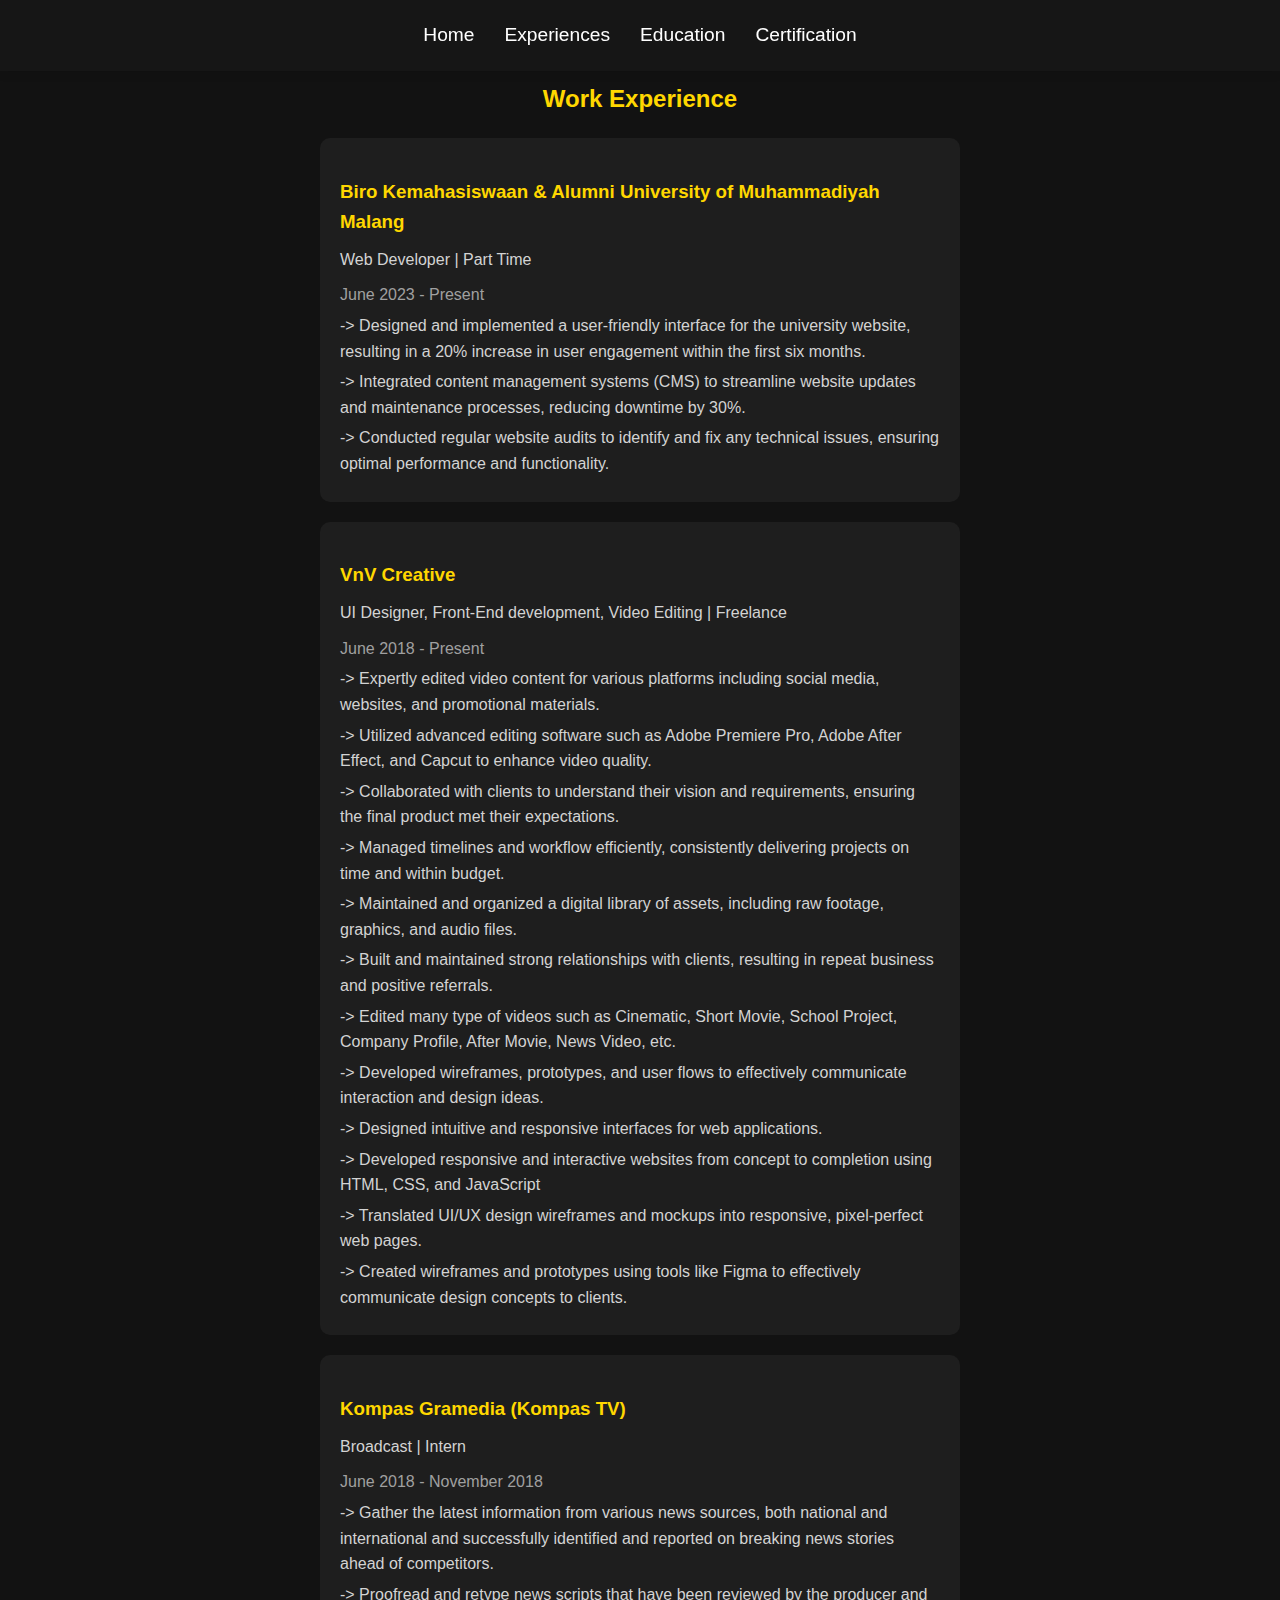
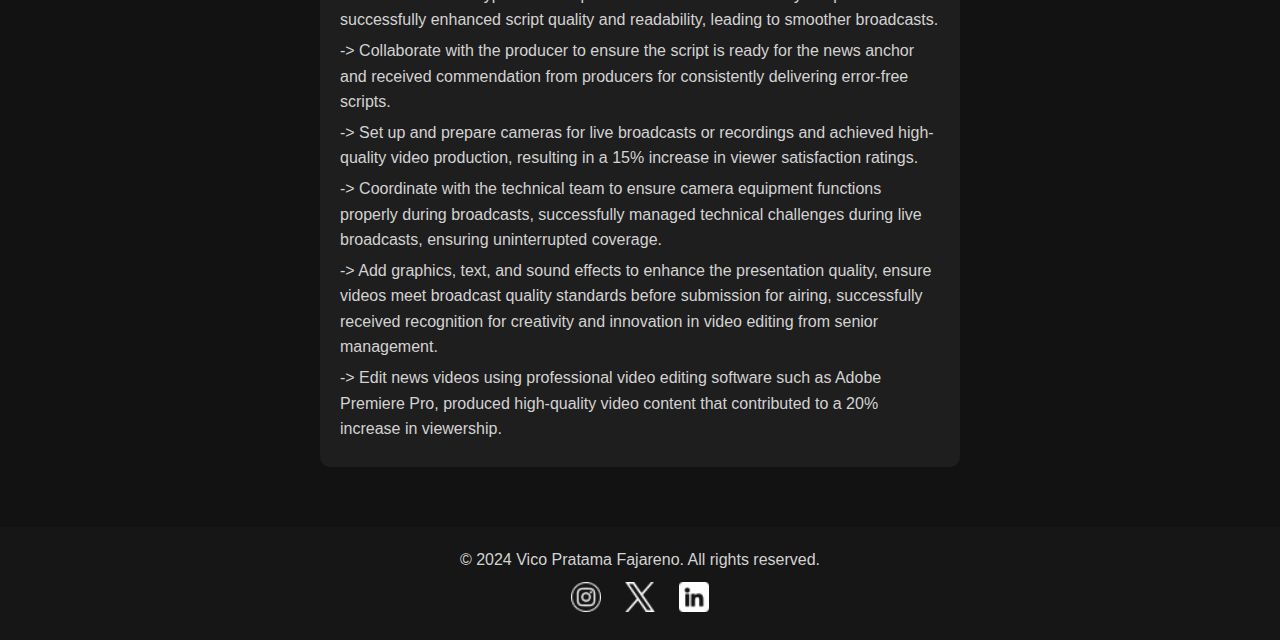
==== experiences.html @ 648527eb "Add files via upload" ====
<!DOCTYPE html>
<html lang="id">
<head>
    <meta charset="UTF-8">
    <meta name="viewport" content="width=device-width, initial-scale=1.0">
    <title>Portfolio Vico</title>
    <link rel="stylesheet" href="styles.css">
</head>
<body>
    <header>
        <nav>
            <ul>
                <li><a href="index.html">Home</a></li>
                <li><a href="experiences.html">Experiences</a></li>
                <li><a href="education.html">Education</a></li>
                <li><a href="certification.html">Certification</a></li>
            </ul>
        </nav>
    </header>

    <section id="work-experience">
        <h2>Work Experience</h2>
        <div class="experience-list">
            <div class="experience-item">
                <h3>Biro Kemahasiswaan & Alumni University of Muhammadiyah Malang</h3>
                <p>Web Developer | Part Time</p>
                <span>June 2023 - Present</span>
                <p>-> Designed and implemented a user-friendly interface for the university website, resulting in a 20% increase in user engagement within the first six months.</p>
                <p>-> Integrated content management systems (CMS) to streamline website updates and maintenance processes, reducing downtime by 30%.</p>
                <p>-> Conducted regular website audits to identify and fix any technical issues, ensuring optimal performance and functionality.</p>
            </div>
            <div class="experience-item">
                <h3>VnV Creative</h3>
                <p>UI Designer, Front-End development, Video Editing | Freelance</p>
                <span>June 2018 - Present</span>
                <p>-> Expertly edited video content for various platforms including social media, websites, and promotional materials.</p>
                <p>-> Utilized advanced editing software such as Adobe Premiere Pro, Adobe After Effect, and Capcut to enhance video quality.</p>
                <p>-> Collaborated with clients to understand their vision and requirements, ensuring the final product met their expectations.</p>
                <p>-> Managed timelines and workflow efficiently, consistently delivering projects on time and within budget.</p>
                <p>-> Maintained and organized a digital library of assets, including raw footage, graphics, and audio files.</p>
                <p>-> Built and maintained strong relationships with clients, resulting in repeat business and positive referrals.</p>
                <p>-> Edited many type of videos such as Cinematic, Short Movie, School Project, Company Profile, After Movie, News Video, etc.</p>
                <p>-> Developed wireframes, prototypes, and user flows to effectively communicate interaction and design ideas.</p>
                <p>-> Designed intuitive and responsive interfaces for web applications.</p>
                <p>-> Developed responsive and interactive websites from concept to completion using HTML, CSS, and JavaScript</p>
                <p>-> Translated UI/UX design wireframes and mockups into responsive, pixel-perfect web pages.</p>
                <p>-> Created wireframes and prototypes using tools like Figma to effectively communicate design concepts to clients.</p>
            </div>
            <div class="experience-item">
                <h3>Kompas Gramedia (Kompas TV)</h3>
                <p>Broadcast | Intern</p>
                <span>June 2018 - November 2018</span>
                <p>-> Gather the latest information from various news sources, both national and international and successfully identified and reported on breaking news stories ahead of competitors.</p>
                <p>-> Proofread and retype news scripts that have been reviewed by the producer and successfully enhanced script quality and readability, leading to smoother broadcasts.</p>
                <p>-> Collaborate with the producer to ensure the script is ready for the news anchor and received commendation from producers for consistently delivering error-free scripts.</p>
                <p>-> Set up and prepare cameras for live broadcasts or recordings and achieved high-quality video production, resulting in a 15% increase in viewer satisfaction ratings.</p>
                <p>-> Coordinate with the technical team to ensure camera equipment functions properly during broadcasts, successfully managed technical challenges during live broadcasts, ensuring uninterrupted coverage.</p>
                <p>-> Add graphics, text, and sound effects to enhance the presentation quality, ensure videos meet broadcast quality standards before submission for airing, successfully received recognition for creativity and innovation in video editing from senior management.</p>
                <p>-> Edit news videos using professional video editing software such as Adobe Premiere Pro, produced high-quality video content that contributed to a 20% increase in viewership.</p>
            </div>
        </div>
    </section>

    <footer>
        <p>&copy; 2024 Vico Pratama Fajareno. All rights reserved.</p>
        <div class="social-media">
            <a href="https://www.instagram.com/vico_prtma27/"><img src="./images/instagram.png" alt="Instagram"></a>
            <a href="https://x.com/vnvcreativeid"><img src="./images/twitter.png" alt="Twitter"></a>
            <a href="https://www.linkedin.com/in/vico-pratama-fajareno-424a401a4/"><img src="./images/linkedin.png" alt="LinkedIn"></a>
        </div>
    </footer>
</body>
</html>
---- styles.css ----
body {
    font-family: 'Poppins', sans-serif;
    margin: 0;
    padding: 0;
    line-height: 1.6;
    background-color: #121212;
    color: #ffffff;
}

header {
    background: #161616;
    padding: 20px 0;
    text-align: center;
    position: fixed;
    width: 100%;
    top: 0;
    z-index: 1000;
    box-shadow: 0 2px 10px rgba(0, 0, 0, 0.1);
}

nav ul {
    list-style: none;
    padding: 0;
    display: flex;
    justify-content: center;
    margin: 0;
}

nav ul li {
    margin: 0 15px;
}

nav ul li a {
    color: #fff;
    text-decoration: none;
    font-size: 1.2em;
    transition: color 0.3s;
    float: right;
    clear: right;
}

nav ul li a:hover {
    color: #ffd700;
}

#hero {
    display: flex;
    align-items: center;
    justify-content: space-between;
    padding: 100px 20px;
    background-color: #1e1e1e;
}

.hero-content {
    max-width: 50%;
}

.hero-content h1 {
    font-size: 3em;
    margin: 0;
    line-height: 1.2;
}

.hero-content p {
    margin: 20px 0;
    font-size: 1.2em;
    color: #d3d3d3;
}

.hero-content .btn {
    background-color: #ffd700;
    color: #000;
    padding: 10px 20px;
    text-decoration: none;
    font-weight: bold;
    border-radius: 5px;
    transition: background-color 0.3s;
}

.hero-content .btn:hover {
    background-color: #e0c200;
}

.hero-image img {
    max-width: 50%;
    border-radius: 10px;
    float: right;
    clear: right;
}

#about {
    display: flex;
    padding: 60px 20px;
    background-color: #121212;
}

.about-info {
    flex: 1;
    padding-right: 20px;
}

.about-info h2 {
    color: #ffd700;
}

.about-info p {
    color: #d3d3d3;
}

.stats {
    display: flex;
    justify-content: space-between;
    margin-top: 20px;
}

.stats div {
    text-align: center;
}

.about-services {
    flex: 1;
    padding-left: 20px;
    display: flex;
    flex-direction: column;
    justify-content: space-around;
}

.service {
    background-color: #1e1e1e;
    padding: 20px;
    border-radius: 10px;
    transition: transform 0.3s;
}

.service:hover {
    transform: translateY(-10px);
}

#work {
    padding: 60px 20px;
    background-color: #1e1e1e;
    text-align: center;
}

#work h2 {
    color: #ffd700;
}

#work .btn {
    background-color: #ffd700;
    color: #000;
    padding: 10px 20px;
    text-decoration: none;
    position: relative;
    font-weight: bold;
    border-radius: 5px;
    transition: background-color 0.3s;
}

.work-gallery {
    display: flex;
    flex-wrap: wrap;
    justify-content: center;
    gap: 20px;
    margin-top: 20px;
}


.work-item {
    background-color: #121212;
    padding: 20px;
    border-radius: 10px;
    width: 300px;
    transition: transform 0.3s;
}

.work-item:hover {
    transform: translateY(-10px);
}

.work-item img {
    max-width: 100%;
    border-radius: 10px;
}

.post {
    background-color: #1e1e1e;
    padding: 20px;
    border-radius: 10px;
    width: 300px;
    transition: transform 0.3s;
}

.post:hover {
    transform: translateY(-10px);
}

.post img {
    max-width: 100%;
    border-radius: 10px;
}

#contact {
    padding: 60px 20px;
    background-color: #121212;
    text-align: center;
}

#contact h2 {
    color: #ffd700;
}

#contact p {
    color: #d3d3d3;
}

#contact .btn {
    background-color: #ffd700;
    color: #000;
    padding: 10px 20px;
    text-decoration: none;
    font-weight: bold;
    border-radius: 5px;
    transition: background-color 0.3s;
}

#contact .btn:hover {
    background-color: #e0c200;
}

footer {
    background: #161616;
    padding: 20px 0;
    text-align: center;
}

footer p {
    margin: 0;
    color: #d3d3d3;
}

footer .social-media {
    margin-top: 10px;
}

footer .social-media a {
    margin: 0 10px;
    display: inline-block;
}

footer .social-media img {
    width: 30px;
}

#education, #work-experience {
    padding: 60px 20px;
    background-color: #121212;
    text-align: center;
}

#education h2, #work-experience h2 {
    color: #ffd700;
}

.education-list, .experience-list {
    display: flex;
    flex-direction: column;
    align-items: center;
    gap: 20px;
    margin-top: 20px;
}

.education-item, .experience-item {
    background-color: #1e1e1e;
    padding: 20px;
    border-radius: 10px;
    width: 100%;
    max-width: 600px;
    transition: transform 0.3s;
    text-align: left;
}

.education-item:hover, .experience-item:hover {
    transform: translateY(-10px);
}

.education-item h3, .experience-item h3 {
    color: #ffd700;
    margin-bottom: 10px;
}

.education-item p, .experience-item p {
    color: #d3d3d3;
    margin: 5px 0;
}

.education-item span, .experience-item span {
    display: block;
    color: #a0a0a0;
    margin-top: 10px;
}

.education-item .btn {
    background-color: #ffd700;
    color: #000;
    padding: 5px 10px;
    text-decoration: none;
    font-weight: bold;
    border-radius: 5px;
    transition: background-color 0.3s;
}
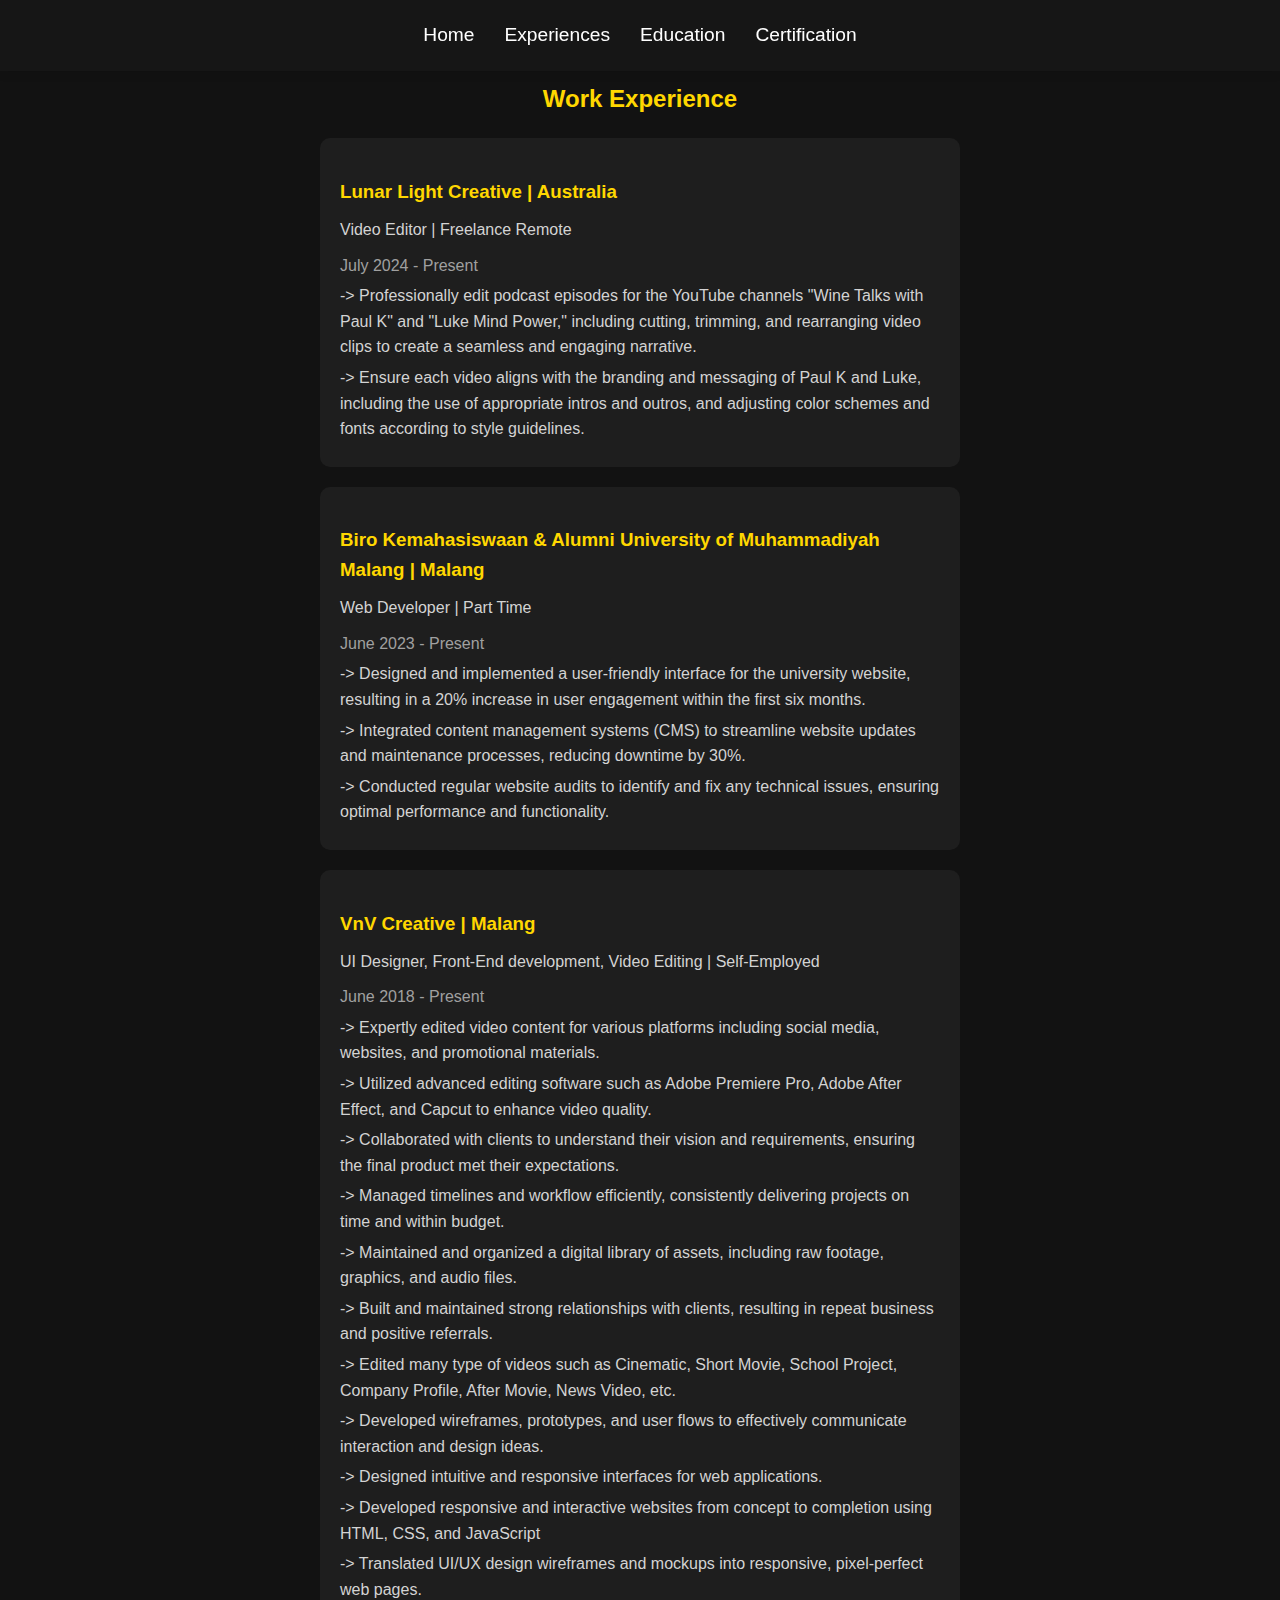
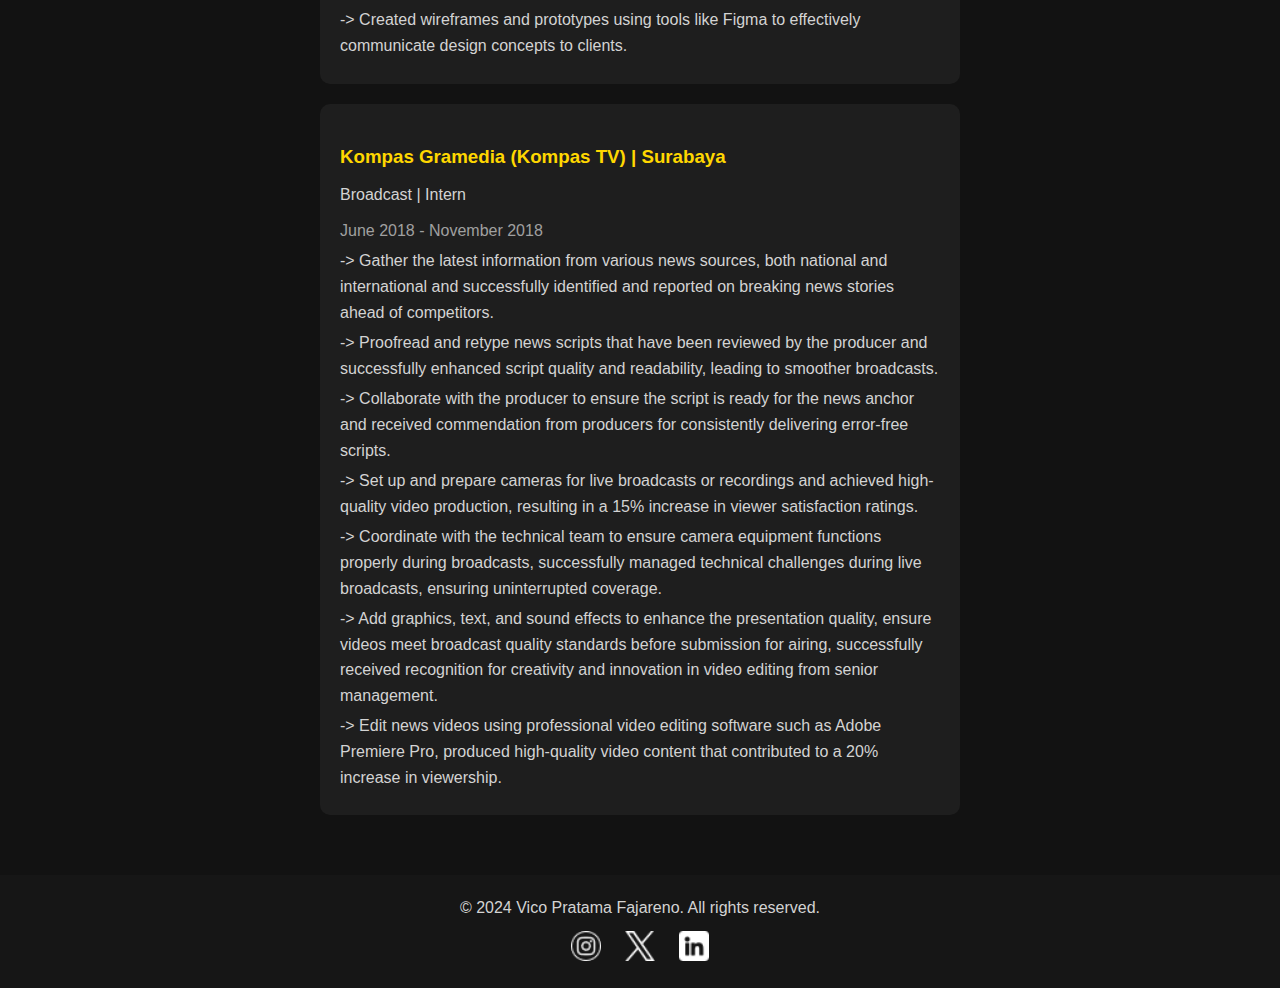
==== commit 4c60bba0: "experiences.html" ====
--- a/experiences.html
+++ b/experiences.html
@@ -22,7 +22,14 @@
         <h2>Work Experience</h2>
         <div class="experience-list">
             <div class="experience-item">
-                <h3>Biro Kemahasiswaan & Alumni University of Muhammadiyah Malang</h3>
+                <h3>Lunar Light Creative | Australia</h3>
+                <p>Video Editor | Freelance Remote</p>
+                <span>July 2024 - Present</span>
+                <p>-> Professionally edit podcast episodes for the YouTube channels "Wine Talks with Paul K" and "Luke Mind Power," including cutting, trimming, and rearranging video clips to create a seamless and engaging narrative.</p>
+                <p>-> Ensure each video aligns with the branding and messaging of Paul K and Luke, including the use of appropriate intros and outros, and adjusting color schemes and fonts according to style guidelines.</p>
+            </div>
+            <div class="experience-item">
+                <h3>Biro Kemahasiswaan & Alumni University of Muhammadiyah Malang | Malang</h3>
                 <p>Web Developer | Part Time</p>
                 <span>June 2023 - Present</span>
                 <p>-> Designed and implemented a user-friendly interface for the university website, resulting in a 20% increase in user engagement within the first six months.</p>
@@ -30,8 +37,8 @@
                 <p>-> Conducted regular website audits to identify and fix any technical issues, ensuring optimal performance and functionality.</p>
             </div>
             <div class="experience-item">
-                <h3>VnV Creative</h3>
-                <p>UI Designer, Front-End development, Video Editing | Freelance</p>
+                <h3>VnV Creative | Malang</h3>
+                <p>UI Designer, Front-End development, Video Editing | Self-Employed</p>
                 <span>June 2018 - Present</span>
                 <p>-> Expertly edited video content for various platforms including social media, websites, and promotional materials.</p>
                 <p>-> Utilized advanced editing software such as Adobe Premiere Pro, Adobe After Effect, and Capcut to enhance video quality.</p>
@@ -47,7 +54,7 @@
                 <p>-> Created wireframes and prototypes using tools like Figma to effectively communicate design concepts to clients.</p>
             </div>
             <div class="experience-item">
-                <h3>Kompas Gramedia (Kompas TV)</h3>
+                <h3>Kompas Gramedia (Kompas TV) | Surabaya</h3>
                 <p>Broadcast | Intern</p>
                 <span>June 2018 - November 2018</span>
                 <p>-> Gather the latest information from various news sources, both national and international and successfully identified and reported on breaking news stories ahead of competitors.</p>
@@ -70,4 +77,4 @@
         </div>
     </footer>
 </body>
-</html>+</html>
